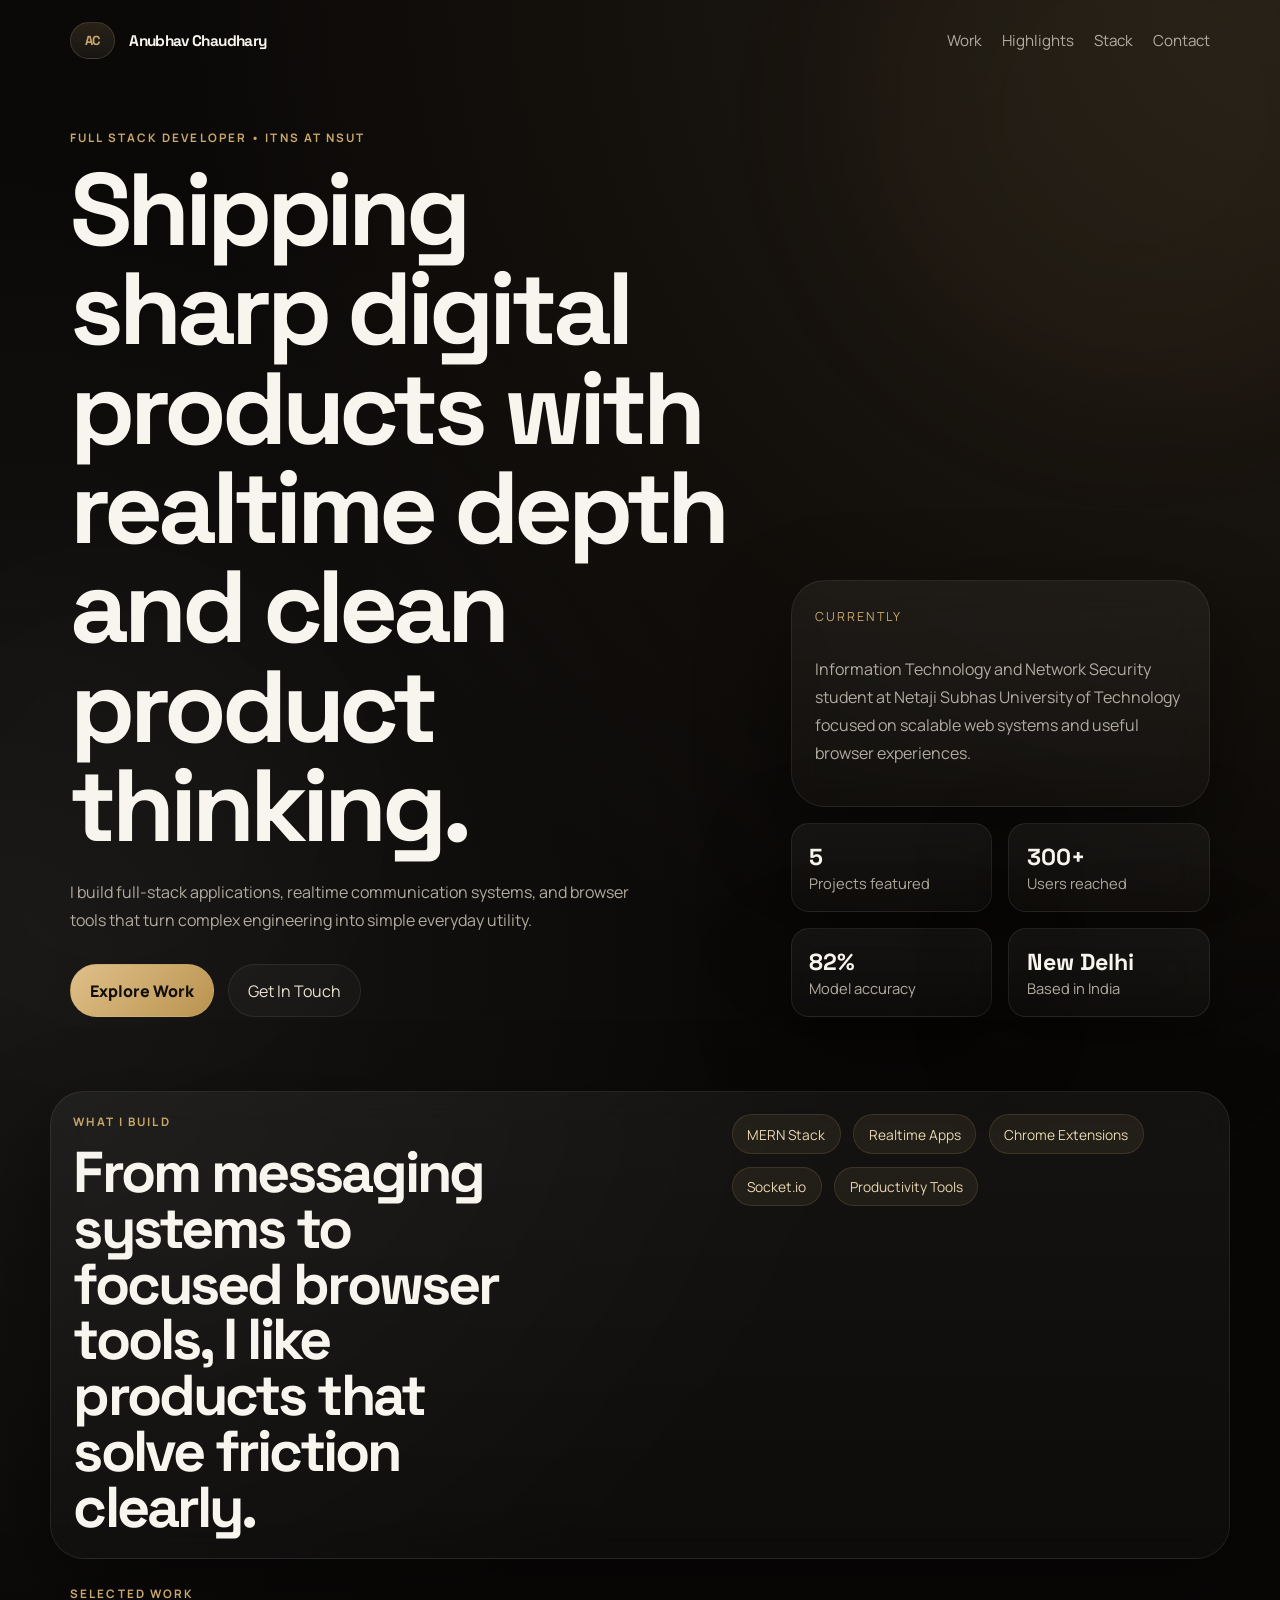
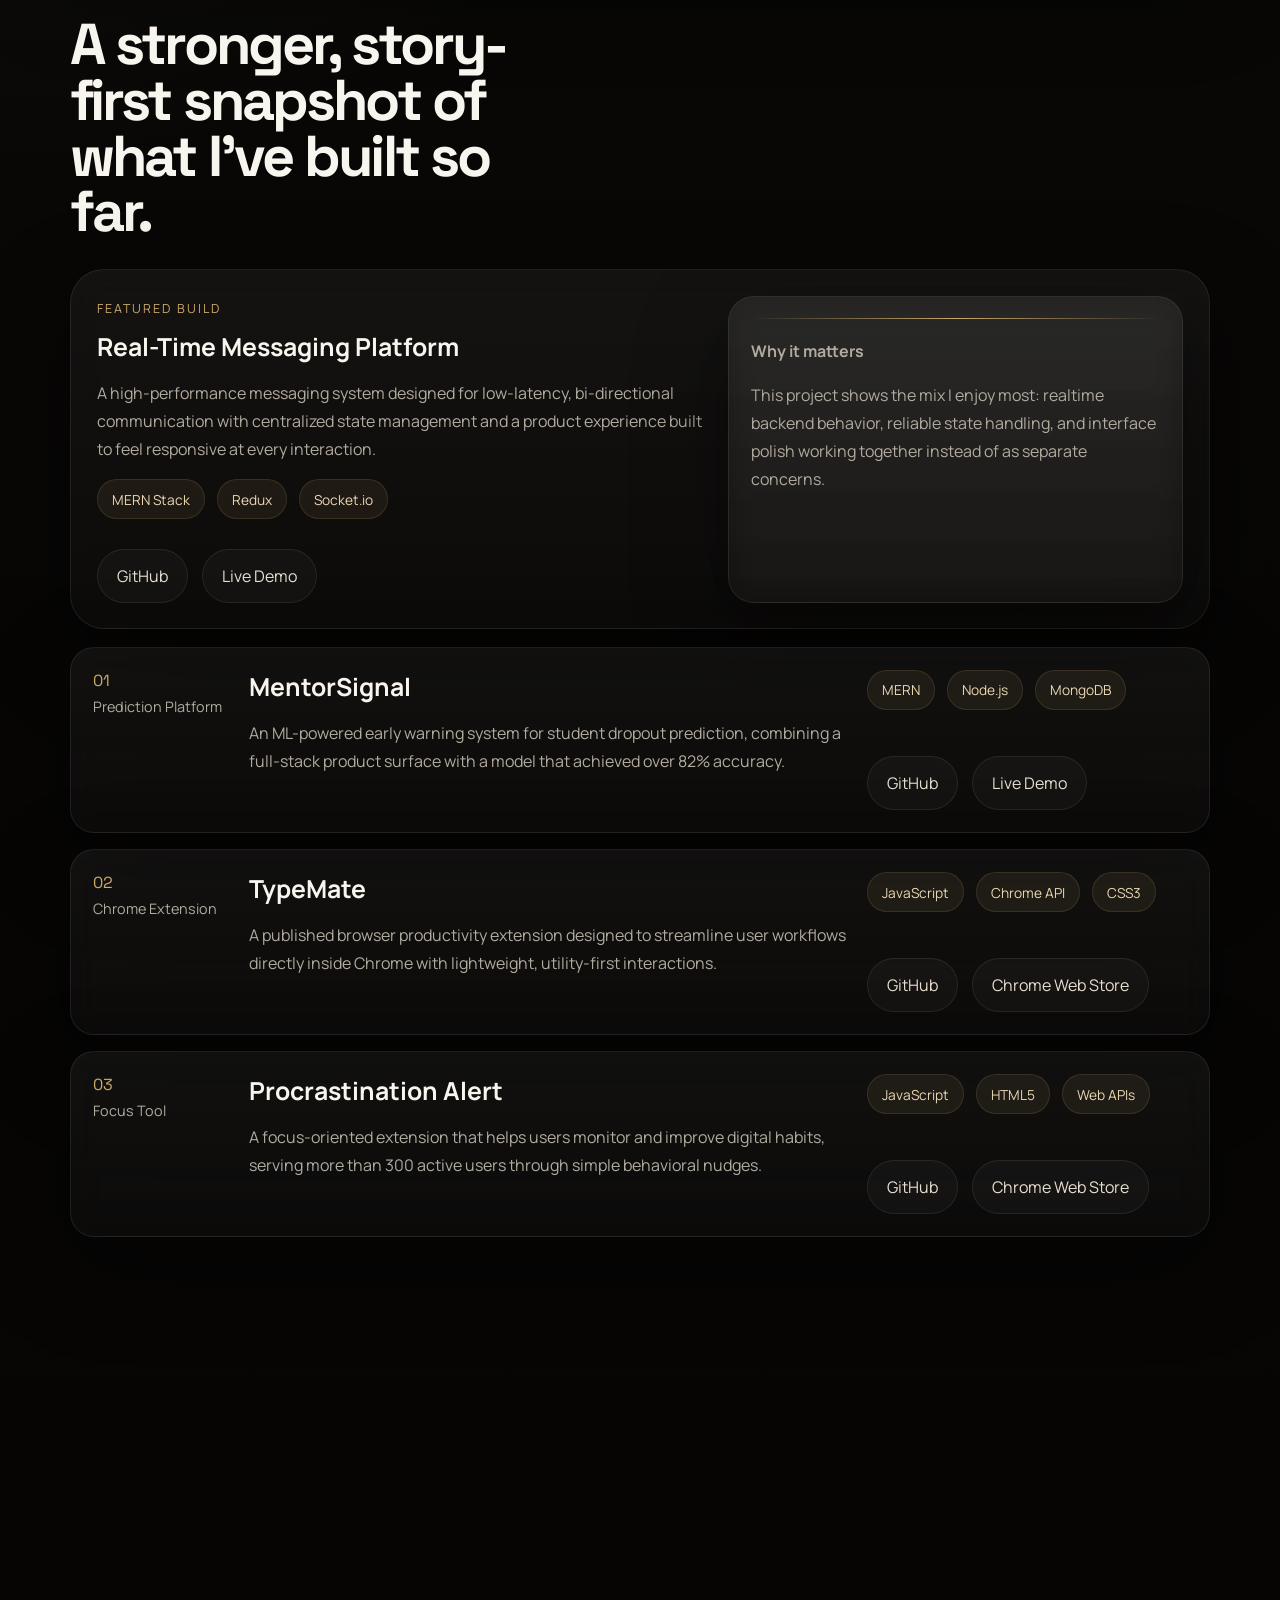
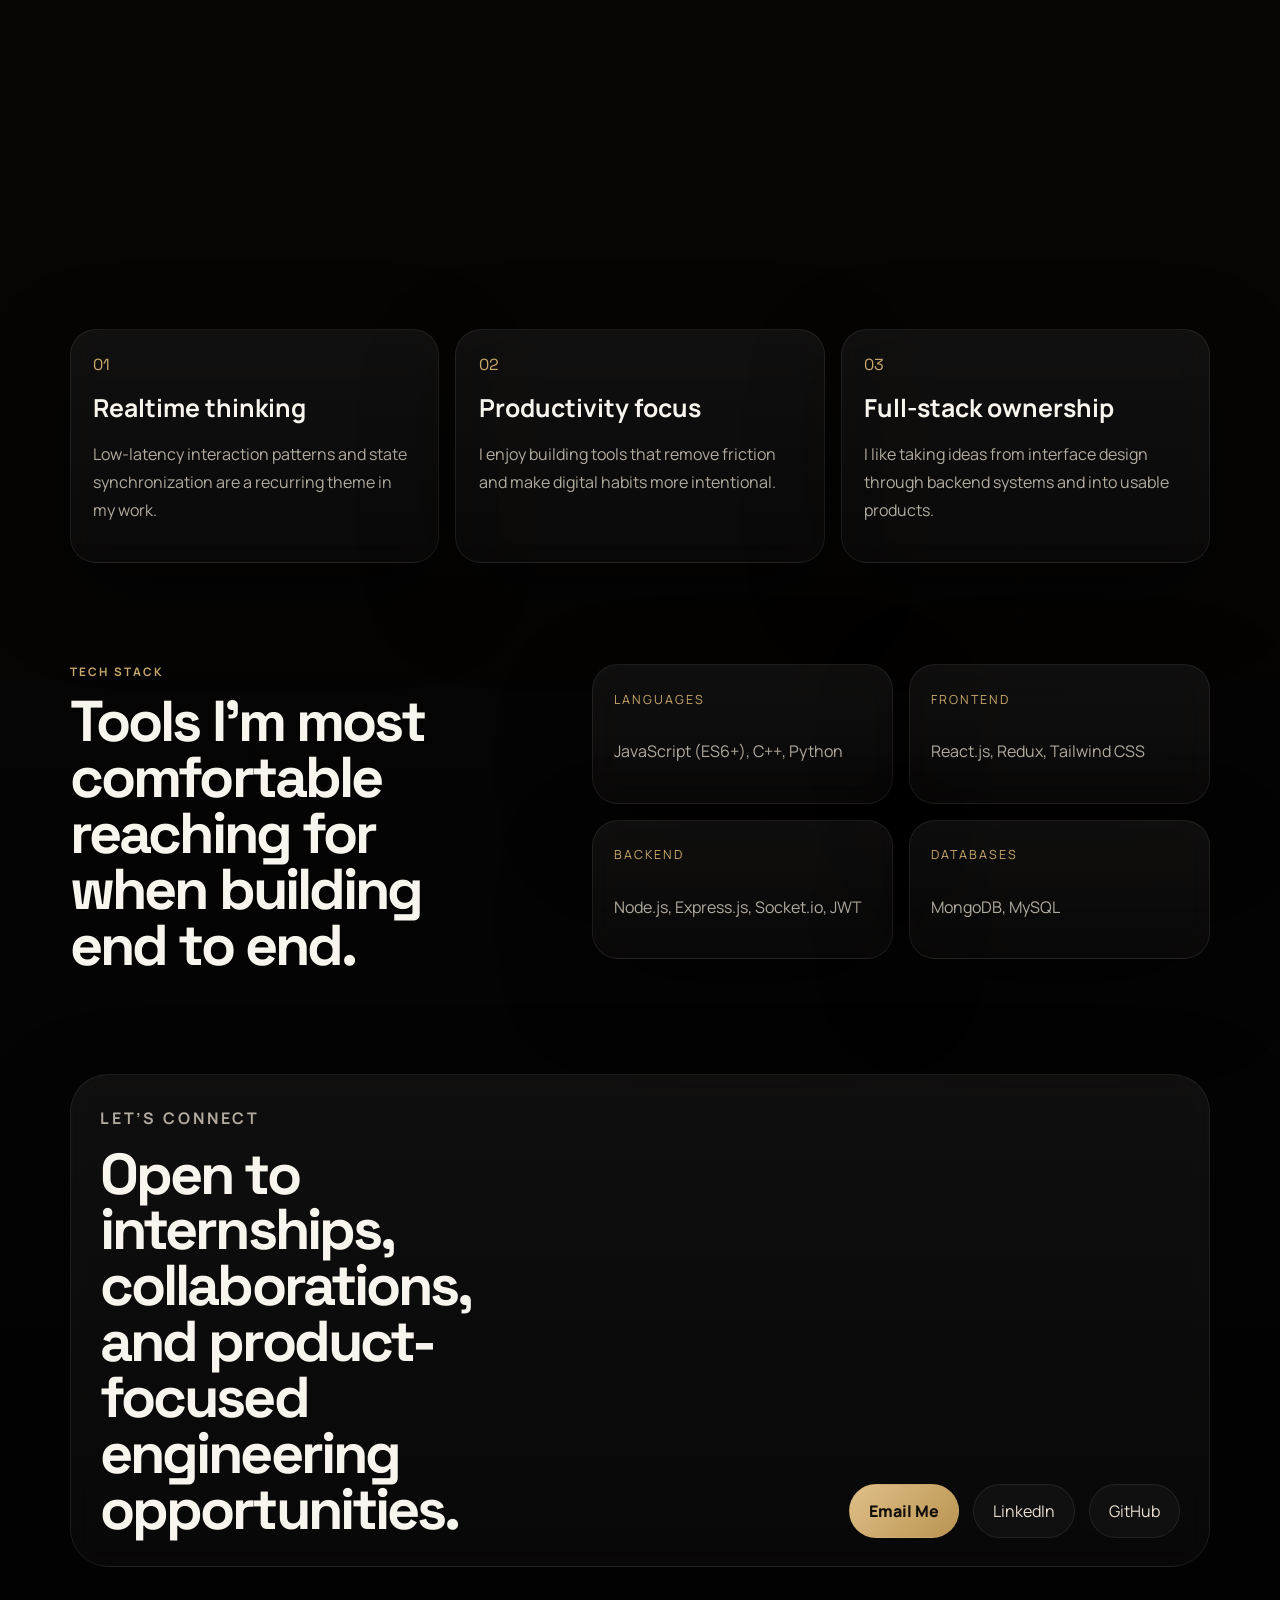
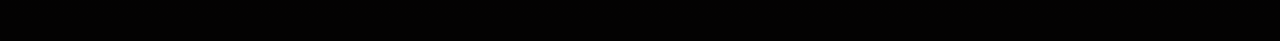
==== index.html @ 3489164f "Add files via upload" ====
<!DOCTYPE html>
<html lang="en">
  <head>
    <meta charset="UTF-8" />
    <meta name="viewport" content="width=device-width, initial-scale=1.0" />
    <title>Anubhav Chaudhary | Full Stack Developer</title>
    <meta
      name="description"
      content="Portfolio of Anubhav Chaudhary, a Full Stack Developer and ITNS student at NSUT building scalable applications, realtime systems, and browser productivity tools."
    />
    <link rel="preconnect" href="https://fonts.googleapis.com" />
    <link rel="preconnect" href="https://fonts.gstatic.com" crossorigin />
    <link
      href="https://fonts.googleapis.com/css2?family=Manrope:wght@400;500;600;700;800&family=Space+Grotesk:wght@500;700&display=swap"
      rel="stylesheet"
    />
    <link rel="stylesheet" href="styles.css" />
  </head>
  <body>
    <div class="site-shell">
      <div class="ambient ambient-one"></div>
      <div class="ambient ambient-two"></div>

      <header class="topbar">
        <a class="brand" href="#home">
          <span class="brand-mark">AC</span>
          <span class="brand-text">Anubhav Chaudhary</span>
        </a>
        <nav class="nav">
          <a href="#work">Work</a>
          <a href="#highlights">Highlights</a>
          <a href="#stack">Stack</a>
          <a href="#contact">Contact</a>
        </nav>
      </header>

      <main>
        <section class="hero section" id="home">
          <div class="hero-intro reveal">
            <p class="eyebrow">Full Stack Developer • ITNS at NSUT</p>
            <h1>Shipping sharp digital products with realtime depth and clean product thinking.</h1>
            <p class="hero-text">
              I build full-stack applications, realtime communication systems, and
              browser tools that turn complex engineering into simple everyday utility.
            </p>
            <div class="hero-actions">
              <a class="button button-primary" href="#work">Explore Work</a>
              <a class="button button-secondary" href="mailto:anubhavchaudhary2003@gmail.com">Get In Touch</a>
            </div>
          </div>

          <div class="hero-aside reveal">
            <div class="intro-card glass">
              <span class="card-kicker">Currently</span>
              <p>
                Information Technology and Network Security student at Netaji Subhas
                University of Technology focused on scalable web systems and useful
                browser experiences.
              </p>
            </div>
            <div class="hero-mini-grid">
              <article class="mini-stat glass">
                <strong>5</strong>
                <span>Projects featured</span>
              </article>
              <article class="mini-stat glass">
                <strong>300+</strong>
                <span>Users reached</span>
              </article>
              <article class="mini-stat glass">
                <strong>82%</strong>
                <span>Model accuracy</span>
              </article>
              <article class="mini-stat glass">
                <strong>New Delhi</strong>
                <span>Based in India</span>
              </article>
            </div>
          </div>
        </section>

        <section class="section intro-band reveal">
          <div class="intro-band-copy">
            <p class="eyebrow">What I Build</p>
            <h2>From messaging systems to focused browser tools, I like products that solve friction clearly.</h2>
          </div>
          <div class="intro-band-rail">
            <span>MERN Stack</span>
            <span>Realtime Apps</span>
            <span>Chrome Extensions</span>
            <span>Socket.io</span>
            <span>Productivity Tools</span>
          </div>
        </section>

        <section class="section featured-work" id="work">
          <div class="section-heading reveal">
            <p class="eyebrow">Selected Work</p>
            <h2>A stronger, story-first snapshot of what I’ve built so far.</h2>
          </div>

          <article class="feature-panel reveal">
            <div class="feature-copy">
              <span class="feature-label">Featured Build</span>
              <h3>Real-Time Messaging Platform</h3>
              <p>
                A high-performance messaging system designed for low-latency,
                bi-directional communication with centralized state management and a
                product experience built to feel responsive at every interaction.
              </p>
              <div class="tag-row">
                <span>MERN Stack</span>
                <span>Redux</span>
                <span>Socket.io</span>
              </div>
              <div class="project-links">
                <a class="button button-secondary" href="https://github.com/anubhavchaudhary2003/Chat-App-MERN" target="_blank" rel="noreferrer">GitHub</a>
                <a class="button button-secondary" href="https://chat-app-mern-teal.vercel.app/" target="_blank" rel="noreferrer">Live Demo</a>
              </div>
            </div>
            <div class="feature-side glass">
              <div class="signal-line"></div>
              <p class="feature-side-title">Why it matters</p>
              <p>
                This project shows the mix I enjoy most: realtime backend behavior,
                reliable state handling, and interface polish working together instead of
                as separate concerns.
              </p>
            </div>
          </article>

          <div class="project-list">
            <article class="project-row reveal">
              <div class="project-meta">
                <span class="project-index">01</span>
                <span class="project-category">Prediction Platform</span>
              </div>
              <div class="project-main">
                <h3>MentorSignal</h3>
                <p>
                  An ML-powered early warning system for student dropout prediction,
                  combining a full-stack product surface with a model that achieved over
                  82% accuracy.
                </p>
              </div>
              <div class="project-side">
                <div class="tag-row">
                  <span>MERN</span>
                  <span>Node.js</span>
                  <span>MongoDB</span>
                </div>
                <div class="project-links">
                  <a class="button button-secondary" href="https://github.com/anubhavchaudhary2003/MentorsSignal" target="_blank" rel="noreferrer">GitHub</a>
                  <a class="button button-secondary" href="https://sih-impact-crew.vercel.app/" target="_blank" rel="noreferrer">Live Demo</a>
                </div>
              </div>
            </article>

            <article class="project-row reveal">
              <div class="project-meta">
                <span class="project-index">02</span>
                <span class="project-category">Chrome Extension</span>
              </div>
              <div class="project-main">
                <h3>TypeMate</h3>
                <p>
                  A published browser productivity extension designed to streamline user
                  workflows directly inside Chrome with lightweight, utility-first
                  interactions.
                </p>
              </div>
              <div class="project-side">
                <div class="tag-row">
                  <span>JavaScript</span>
                  <span>Chrome API</span>
                  <span>CSS3</span>
                </div>
                <div class="project-links">
                  <a class="button button-secondary" href="https://github.com/anubhavchaudhary2003/TypeMate" target="_blank" rel="noreferrer">GitHub</a>
                  <a
                    class="button button-secondary"
                    href="https://chromewebstore.google.com/detail/typemate/hcdmjhhbmhknppiahbjiofkeheecldbm?authuser=0&amp;hl=en"
                    target="_blank"
                    rel="noreferrer"
                  >
                    Chrome Web Store
                  </a>
                </div>
              </div>
            </article>

            <article class="project-row reveal">
              <div class="project-meta">
                <span class="project-index">03</span>
                <span class="project-category">Focus Tool</span>
              </div>
              <div class="project-main">
                <h3>Procrastination Alert</h3>
                <p>
                  A focus-oriented extension that helps users monitor and improve digital
                  habits, serving more than 300 active users through simple behavioral
                  nudges.
                </p>
              </div>
              <div class="project-side">
                <div class="tag-row">
                  <span>JavaScript</span>
                  <span>HTML5</span>
                  <span>Web APIs</span>
                </div>
                <div class="project-links">
                  <a class="button button-secondary" href="https://github.com/anubhavchaudhary2003/ProcastinationAlert" target="_blank" rel="noreferrer">GitHub</a>
                  <a
                    class="button button-secondary"
                    href="https://chromewebstore.google.com/detail/procrastination-alert/mdfmpclcealceaoffcdjaagabhoagkeg?authuser=0&amp;hl=en"
                    target="_blank"
                    rel="noreferrer"
                  >
                    Chrome Web Store
                  </a>
                </div>
              </div>
            </article>

            <article class="project-row reveal">
              <div class="project-meta">
                <span class="project-index">04</span>
                <span class="project-category">Tab Manager</span>
              </div>
              <div class="project-main">
                <h3>Focus Tabs</h3>
                <p>
                  A Chrome extension built to help users manage attention by snoozing
                  tabs and reducing clutter, turning tab overload into a calmer browsing
                  flow.
                </p>
              </div>
              <div class="project-side">
                <div class="tag-row">
                  <span>JavaScript</span>
                  <span>Chrome Extension</span>
                  <span>Productivity</span>
                </div>
                <div class="project-links">
                  <a
                    class="button button-secondary"
                    href="https://chromewebstore.google.com/detail/focus-tabs/lpfnpckmfbjdfbdjgaidcfilfganbmgj?authuser=0&amp;hl=en"
                    target="_blank"
                    rel="noreferrer"
                  >
                    Chrome Web Store
                  </a>
                </div>
              </div>
            </article>
          </div>
        </section>

        <section class="section highlights-section" id="highlights">
          <div class="section-heading reveal">
            <p class="eyebrow">Highlights</p>
            <h2>What connects my projects is reliability, speed, and practical usefulness.</h2>
          </div>
          <div class="highlights-grid">
            <article class="highlight-card reveal">
              <span class="highlight-number">01</span>
              <h3>Realtime thinking</h3>
              <p>Low-latency interaction patterns and state synchronization are a recurring theme in my work.</p>
            </article>
            <article class="highlight-card reveal">
              <span class="highlight-number">02</span>
              <h3>Productivity focus</h3>
              <p>I enjoy building tools that remove friction and make digital habits more intentional.</p>
            </article>
            <article class="highlight-card reveal">
              <span class="highlight-number">03</span>
              <h3>Full-stack ownership</h3>
              <p>I like taking ideas from interface design through backend systems and into usable products.</p>
            </article>
          </div>
        </section>

        <section class="section stack-section" id="stack">
          <div class="stack-layout">
            <div class="stack-copy reveal">
              <p class="eyebrow">Tech Stack</p>
              <h2>Tools I’m most comfortable reaching for when building end to end.</h2>
            </div>
            <div class="stack-groups">
              <article class="stack-card reveal">
                <span class="stack-label">Languages</span>
                <p>JavaScript (ES6+), C++, Python</p>
              </article>
              <article class="stack-card reveal">
                <span class="stack-label">Frontend</span>
                <p>React.js, Redux, Tailwind CSS</p>
              </article>
              <article class="stack-card reveal">
                <span class="stack-label">Backend</span>
                <p>Node.js, Express.js, Socket.io, JWT</p>
              </article>
              <article class="stack-card reveal">
                <span class="stack-label">Databases</span>
                <p>MongoDB, MySQL</p>
              </article>
            </div>
          </div>
        </section>

        <section class="section contact-section" id="contact">
          <div class="contact-card glass reveal">
            <div>
              <p class="eyebrow">Let’s Connect</p>
              <h2>Open to internships, collaborations, and product-focused engineering opportunities.</h2>
            </div>
            <div class="contact-actions">
              <a class="button button-primary" href="mailto:anubhavchaudhary2003@gmail.com">Email Me</a>
              <a
                class="button button-secondary"
                href="https://www.linkedin.com/in/anubhav-chaudhary-553b792a9"
                target="_blank"
                rel="noreferrer"
              >
                LinkedIn
              </a>
              <a
                class="button button-secondary"
                href="https://github.com/anubhavchaudhary2003"
                target="_blank"
                rel="noreferrer"
              >
                GitHub
              </a>
            </div>
          </div>
        </section>
      </main>
    </div>

    <script src="script.js"></script>
  </body>
</html>
---- styles.css ----
:root {
  color-scheme: dark;
  --bg: #090807;
  --bg-deep: #050403;
  --surface: rgba(255, 255, 255, 0.05);
  --surface-strong: rgba(255, 248, 235, 0.08);
  --border: rgba(255, 234, 196, 0.14);
  --border-soft: rgba(255, 255, 255, 0.08);
  --text: #f8f5ef;
  --muted: #b2aba0;
  --gold: #c9a86a;
  --gold-soft: rgba(201, 168, 106, 0.18);
  --gold-glow: rgba(201, 168, 106, 0.24);
  --shadow: 0 30px 90px rgba(0, 0, 0, 0.45);
  --radius-xl: 34px;
  --radius-lg: 26px;
  --radius-md: 18px;
  --max-width: 1180px;
}

* {
  box-sizing: border-box;
}

html {
  scroll-behavior: smooth;
}

body {
  margin: 0;
  min-width: 320px;
  font-family: "Manrope", sans-serif;
  color: var(--text);
  background:
    radial-gradient(circle at top right, rgba(201, 168, 106, 0.12), transparent 22%),
    radial-gradient(circle at left 20%, rgba(255, 255, 255, 0.06), transparent 20%),
    linear-gradient(180deg, #0b0908 0%, #070605 54%, #040303 100%);
}

a {
  color: inherit;
  text-decoration: none;
}

button,
a {
  -webkit-tap-highlight-color: transparent;
}

.site-shell {
  position: relative;
  overflow: hidden;
}

.ambient {
  position: fixed;
  width: 34rem;
  height: 34rem;
  border-radius: 999px;
  filter: blur(100px);
  pointer-events: none;
  z-index: 0;
  opacity: 0.22;
}

.ambient-one {
  top: -10rem;
  right: -8rem;
  background: var(--gold-glow);
}

.ambient-two {
  bottom: -12rem;
  left: -10rem;
  background: rgba(255, 255, 255, 0.08);
}

.topbar,
.section {
  position: relative;
  z-index: 1;
}

.topbar {
  max-width: var(--max-width);
  margin: 0 auto;
  padding: 1.4rem 1.25rem;
  display: flex;
  align-items: center;
  justify-content: space-between;
}

.brand {
  display: inline-flex;
  align-items: center;
  gap: 0.9rem;
  font-family: "Space Grotesk", sans-serif;
  font-weight: 700;
  letter-spacing: -0.04em;
}

.brand-mark {
  min-width: 2.8rem;
  height: 2.3rem;
  padding: 0 0.7rem;
  display: grid;
  place-items: center;
  border-radius: 999px;
  border: 1px solid var(--border);
  background: linear-gradient(180deg, rgba(201, 168, 106, 0.16), rgba(255, 255, 255, 0.05));
  color: var(--gold);
  font-size: 0.82rem;
}

.brand-text {
  font-size: 0.96rem;
}

.nav {
  display: inline-flex;
  gap: 1.25rem;
  color: var(--muted);
  font-size: 0.95rem;
}

.nav a:hover {
  color: var(--gold);
}

.section {
  max-width: var(--max-width);
  margin: 0 auto;
  padding: 1.7rem 1.25rem 4.6rem;
}

.eyebrow {
  margin: 0 0 0.9rem;
  text-transform: uppercase;
  letter-spacing: 0.18em;
  color: var(--gold);
  font-size: 0.73rem;
  font-weight: 700;
}

.hero {
  min-height: calc(100vh - 5rem);
  display: grid;
  grid-template-columns: minmax(0, 1.25fr) minmax(320px, 0.75fr);
  gap: 1.4rem;
  align-items: end;
  padding-top: 3rem;
}

.hero h1,
.section-heading h2,
.stack-copy h2,
.contact-card h2,
.intro-band-copy h2 {
  margin: 0;
  font-family: "Space Grotesk", sans-serif;
  letter-spacing: -0.05em;
  line-height: 0.97;
}

.hero h1 {
  max-width: 10ch;
  font-size: clamp(3.4rem, 8vw, 7.1rem);
}

.hero-text,
.intro-card p,
.feature-copy p,
.feature-side p,
.project-main p,
.highlight-card p,
.stack-card p,
.contact-card p {
  color: var(--muted);
  line-height: 1.75;
  font-size: 1rem;
}

.hero-text {
  max-width: 58ch;
  margin: 1.4rem 0 0;
}

.hero-actions,
.project-links,
.contact-actions {
  display: flex;
  flex-wrap: wrap;
  gap: 0.85rem;
  margin-top: 1.9rem;
}

.button {
  border-radius: 999px;
  padding: 0.92rem 1.2rem;
  border: 1px solid var(--border-soft);
  transition:
    transform 180ms ease,
    border-color 180ms ease,
    background 180ms ease,
    color 180ms ease;
}

.button:hover {
  transform: translateY(-2px);
}

.button-primary {
  background: linear-gradient(135deg, #e0c08a, #b9934f);
  border-color: rgba(201, 168, 106, 0.3);
  color: #120f0b;
  font-weight: 800;
}

.button-secondary {
  background: rgba(255, 255, 255, 0.03);
  color: #e8dfd2;
}

.button-secondary:hover {
  border-color: rgba(201, 168, 106, 0.28);
  color: var(--gold);
}

.glass,
.intro-band,
.feature-panel,
.project-row,
.highlight-card,
.stack-card,
.contact-card {
  backdrop-filter: blur(16px);
  background: linear-gradient(180deg, rgba(255, 255, 255, 0.05), rgba(255, 255, 255, 0.025));
  border: 1px solid var(--border-soft);
  box-shadow: var(--shadow);
}

.hero-aside {
  display: grid;
  gap: 1rem;
}

.intro-card {
  border-radius: var(--radius-xl);
  padding: 1.45rem;
}

.card-kicker,
.feature-label,
.stack-label {
  display: inline-block;
  margin-bottom: 0.85rem;
  font-size: 0.78rem;
  letter-spacing: 0.16em;
  text-transform: uppercase;
  color: var(--gold);
}

.hero-mini-grid {
  display: grid;
  grid-template-columns: repeat(2, minmax(0, 1fr));
  gap: 1rem;
}

.mini-stat {
  padding: 1.1rem;
  border-radius: var(--radius-md);
}

.mini-stat strong {
  display: block;
  font-size: 1.45rem;
  font-family: "Space Grotesk", sans-serif;
}

.mini-stat span {
  color: var(--muted);
  font-size: 0.92rem;
}

.intro-band {
  display: grid;
  grid-template-columns: 1.15fr 0.85fr;
  gap: 1rem;
  padding: 1.4rem;
  border-radius: var(--radius-xl);
}

.intro-band-copy h2,
.section-heading h2,
.stack-copy h2,
.contact-card h2 {
  font-size: clamp(2rem, 4.5vw, 4.3rem);
  max-width: 12ch;
}

.intro-band-rail {
  display: flex;
  flex-wrap: wrap;
  align-content: start;
  gap: 0.8rem;
}

.intro-band-rail span,
.tag-row span {
  padding: 0.58rem 0.9rem;
  border-radius: 999px;
  border: 1px solid rgba(201, 168, 106, 0.16);
  background: rgba(201, 168, 106, 0.08);
  color: #ead7b3;
  font-size: 0.86rem;
}

.section-heading {
  margin-bottom: 1.8rem;
}

.feature-panel {
  padding: 1.6rem;
  border-radius: var(--radius-xl);
  display: grid;
  grid-template-columns: 1.15fr 0.85fr;
  gap: 1rem;
}

.feature-copy h3,
.project-main h3,
.highlight-card h3 {
  margin: 0 0 0.8rem;
  font-size: 1.55rem;
}

.feature-side {
  border-radius: var(--radius-lg);
  padding: 1.35rem;
  position: relative;
}

.feature-side-title {
  color: var(--text);
  font-weight: 700;
  margin-top: 1.1rem;
}

.signal-line {
  width: 100%;
  height: 1px;
  background: linear-gradient(90deg, transparent, var(--gold), transparent);
}

.project-list {
  margin-top: 1.1rem;
  display: grid;
  gap: 1rem;
}

.project-row {
  padding: 1.4rem;
  border-radius: 24px;
  display: grid;
  grid-template-columns: 140px 1fr 320px;
  gap: 1rem;
  align-items: start;
}

.project-meta {
  display: grid;
  gap: 0.35rem;
}

.project-index,
.highlight-number {
  color: var(--gold);
  font-family: "Space Grotesk", sans-serif;
}

.project-category {
  color: var(--muted);
  font-size: 0.9rem;
}

.project-side {
  display: grid;
  gap: 1rem;
  justify-items: start;
}

.tag-row {
  display: flex;
  flex-wrap: wrap;
  gap: 0.7rem;
}

.highlights-grid {
  display: grid;
  grid-template-columns: repeat(3, minmax(0, 1fr));
  gap: 1rem;
}

.highlight-card {
  padding: 1.4rem;
  border-radius: var(--radius-lg);
}

.highlight-number {
  display: inline-block;
  margin-bottom: 1rem;
}

.stack-layout {
  display: grid;
  grid-template-columns: 0.9fr 1.1fr;
  gap: 1rem;
  align-items: start;
}

.stack-groups {
  display: grid;
  grid-template-columns: repeat(2, minmax(0, 1fr));
  gap: 1rem;
}

.stack-card {
  padding: 1.35rem;
  border-radius: var(--radius-lg);
}

.contact-card {
  border-radius: 38px;
  padding: 1.8rem;
  display: grid;
  grid-template-columns: 1fr auto;
  gap: 1rem;
  align-items: end;
}

.reveal {
  opacity: 0;
  transform: translateY(26px);
  transition:
    opacity 700ms ease,
    transform 700ms ease;
}

.reveal.is-visible {
  opacity: 1;
  transform: translateY(0);
}

@media (max-width: 1024px) {
  .hero,
  .intro-band,
  .feature-panel,
  .stack-layout,
  .contact-card {
    grid-template-columns: 1fr;
  }

  .project-row {
    grid-template-columns: 1fr;
  }

  .highlights-grid,
  .stack-groups {
    grid-template-columns: 1fr 1fr;
  }
}

@media (max-width: 760px) {
  .topbar {
    padding-top: 1rem;
    flex-direction: column;
    gap: 1rem;
  }

  .nav {
    flex-wrap: wrap;
    justify-content: center;
  }

  .hero {
    min-height: auto;
    padding-top: 1rem;
  }

  .hero-mini-grid,
  .highlights-grid,
  .stack-groups {
    grid-template-columns: 1fr;
  }

  .section {
    padding-bottom: 3.3rem;
  }
}
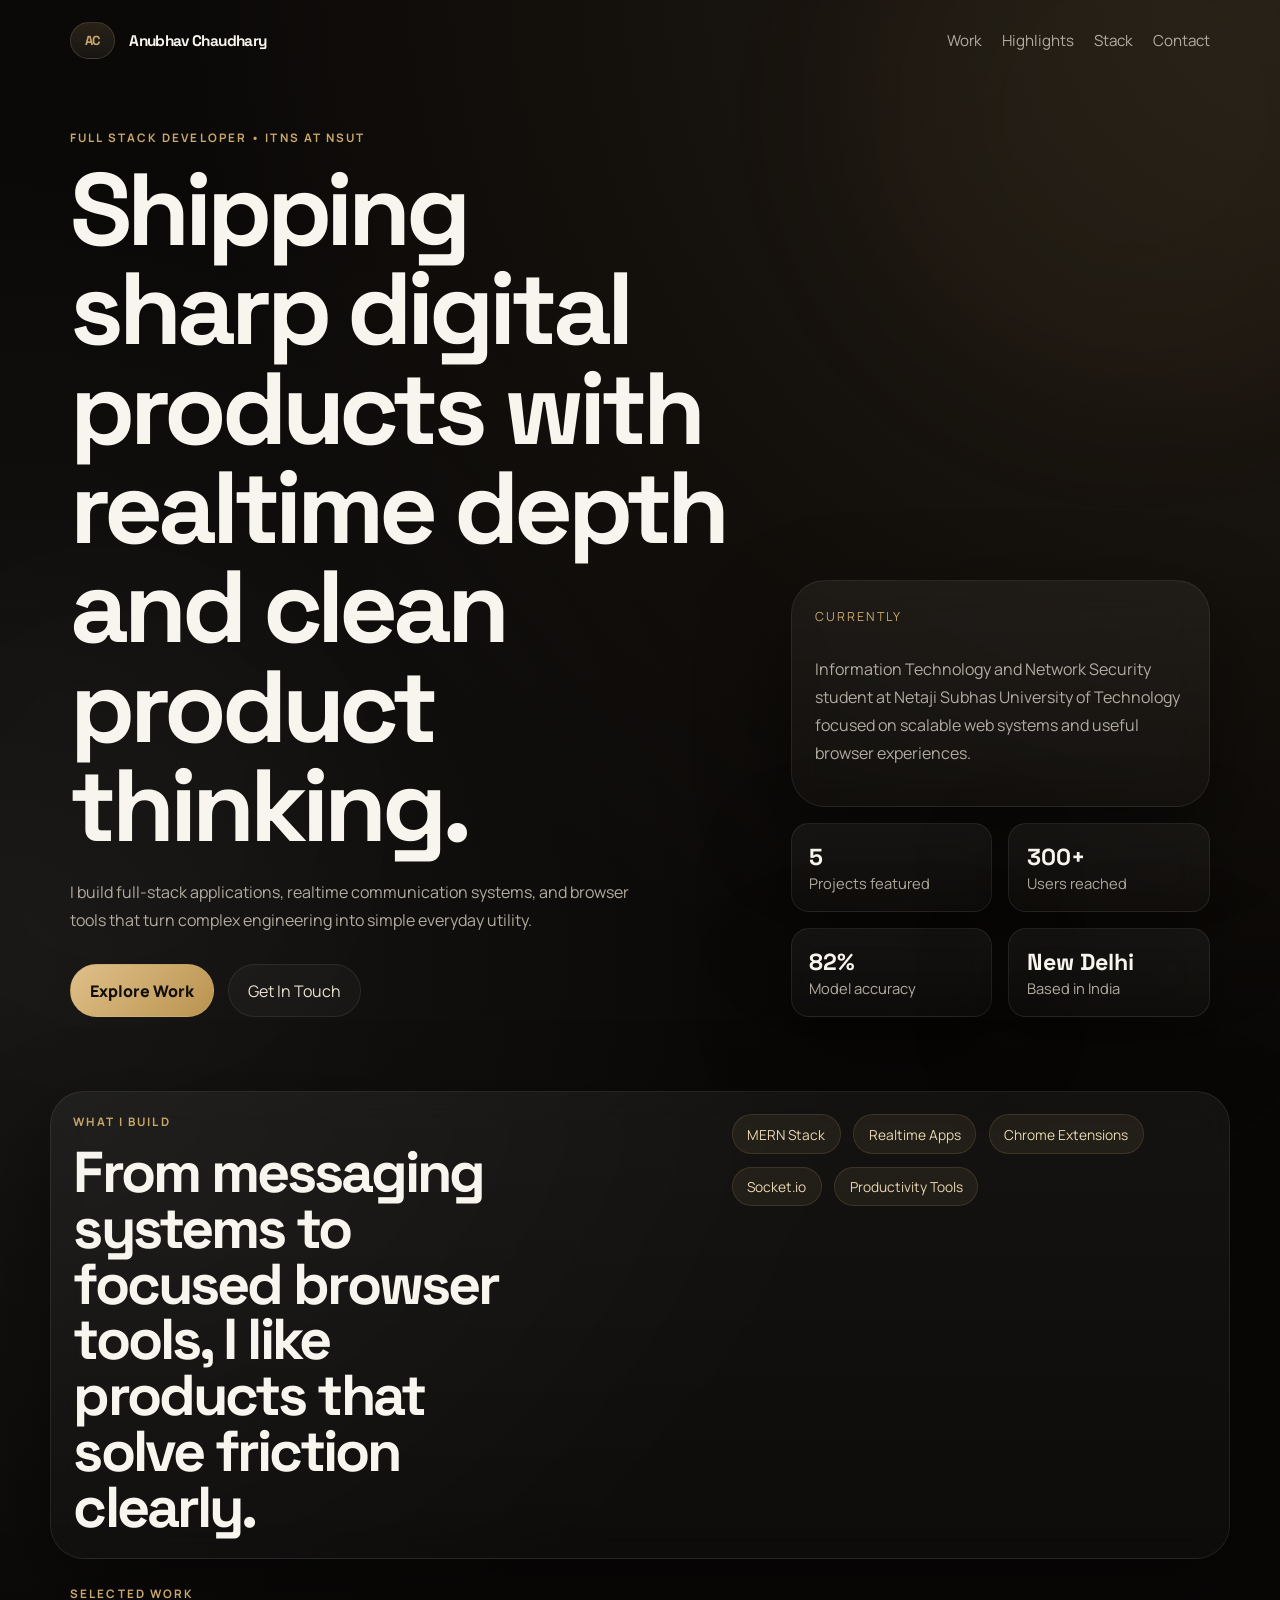
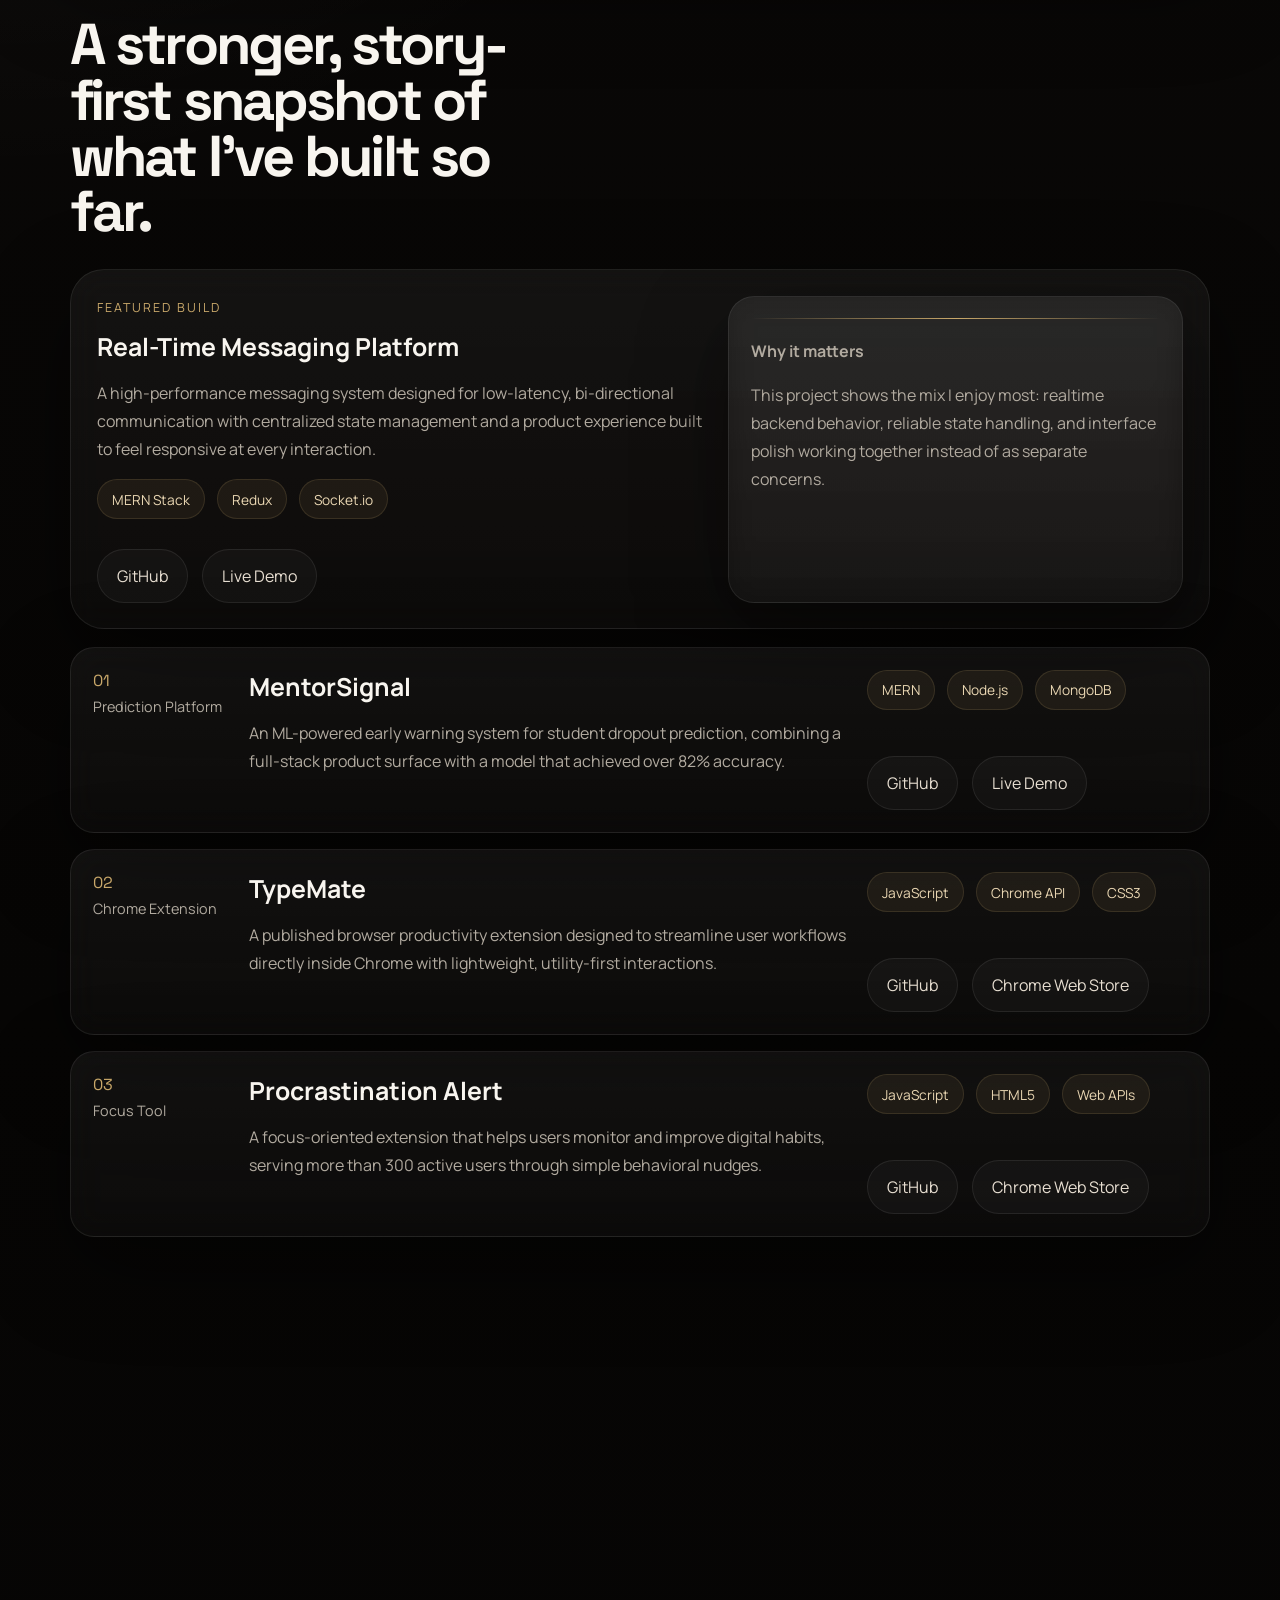
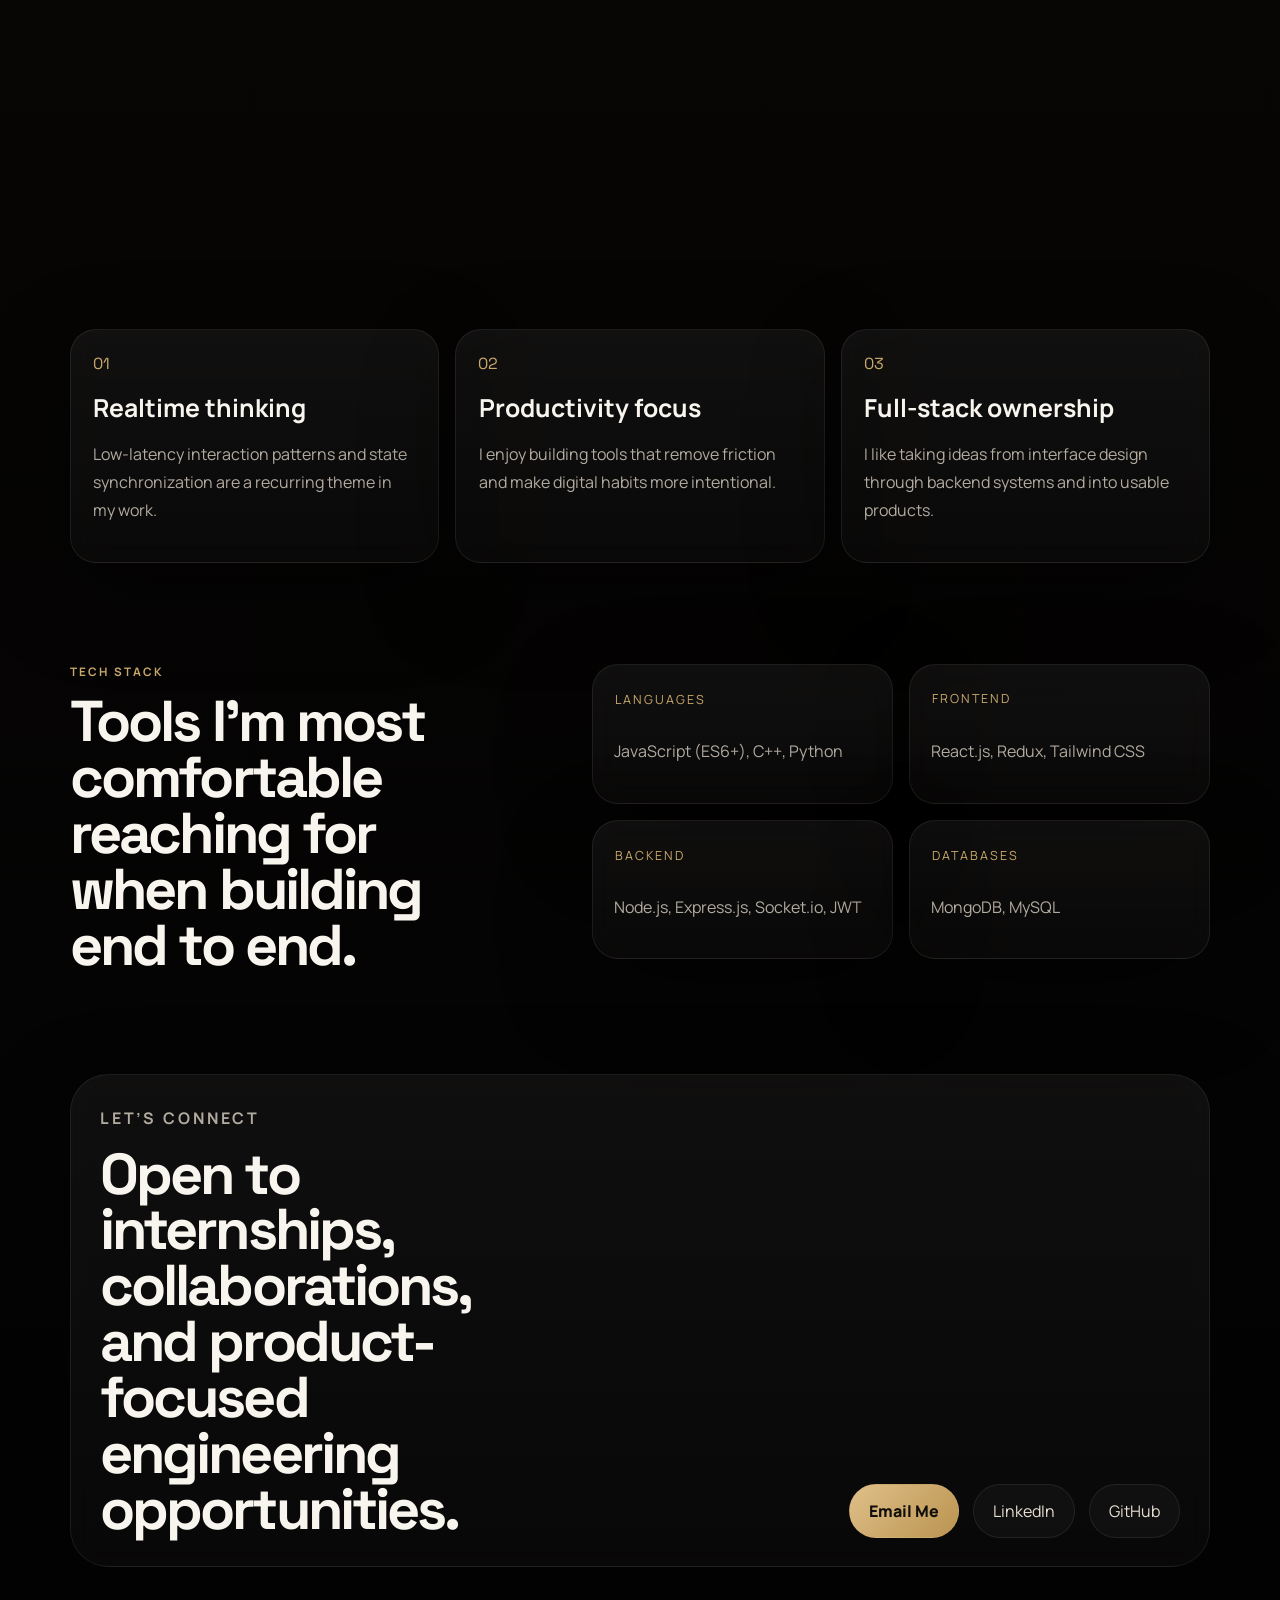
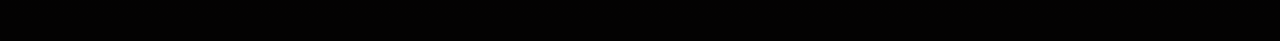
==== commit 5d80f0a4: "Integrate Google Analytics tracking code Added Google Analytics tracking code to the head section." ====
--- a/index.html
+++ b/index.html
@@ -1,6 +1,14 @@
 <!DOCTYPE html>
 <html lang="en">
-  <head>
+  <head><!-- Google tag (gtag.js) -->
+<script async src="https://www.googletagmanager.com/gtag/js?id=G-SW60CGFE6E"></script>
+<script>
+  window.dataLayer = window.dataLayer || [];
+  function gtag(){dataLayer.push(arguments);}
+  gtag('js', new Date());
+
+  gtag('config', 'G-SW60CGFE6E');
+</script>
     <meta charset="UTF-8" />
     <meta name="viewport" content="width=device-width, initial-scale=1.0" />
     <title>Anubhav Chaudhary | Full Stack Developer</title>
